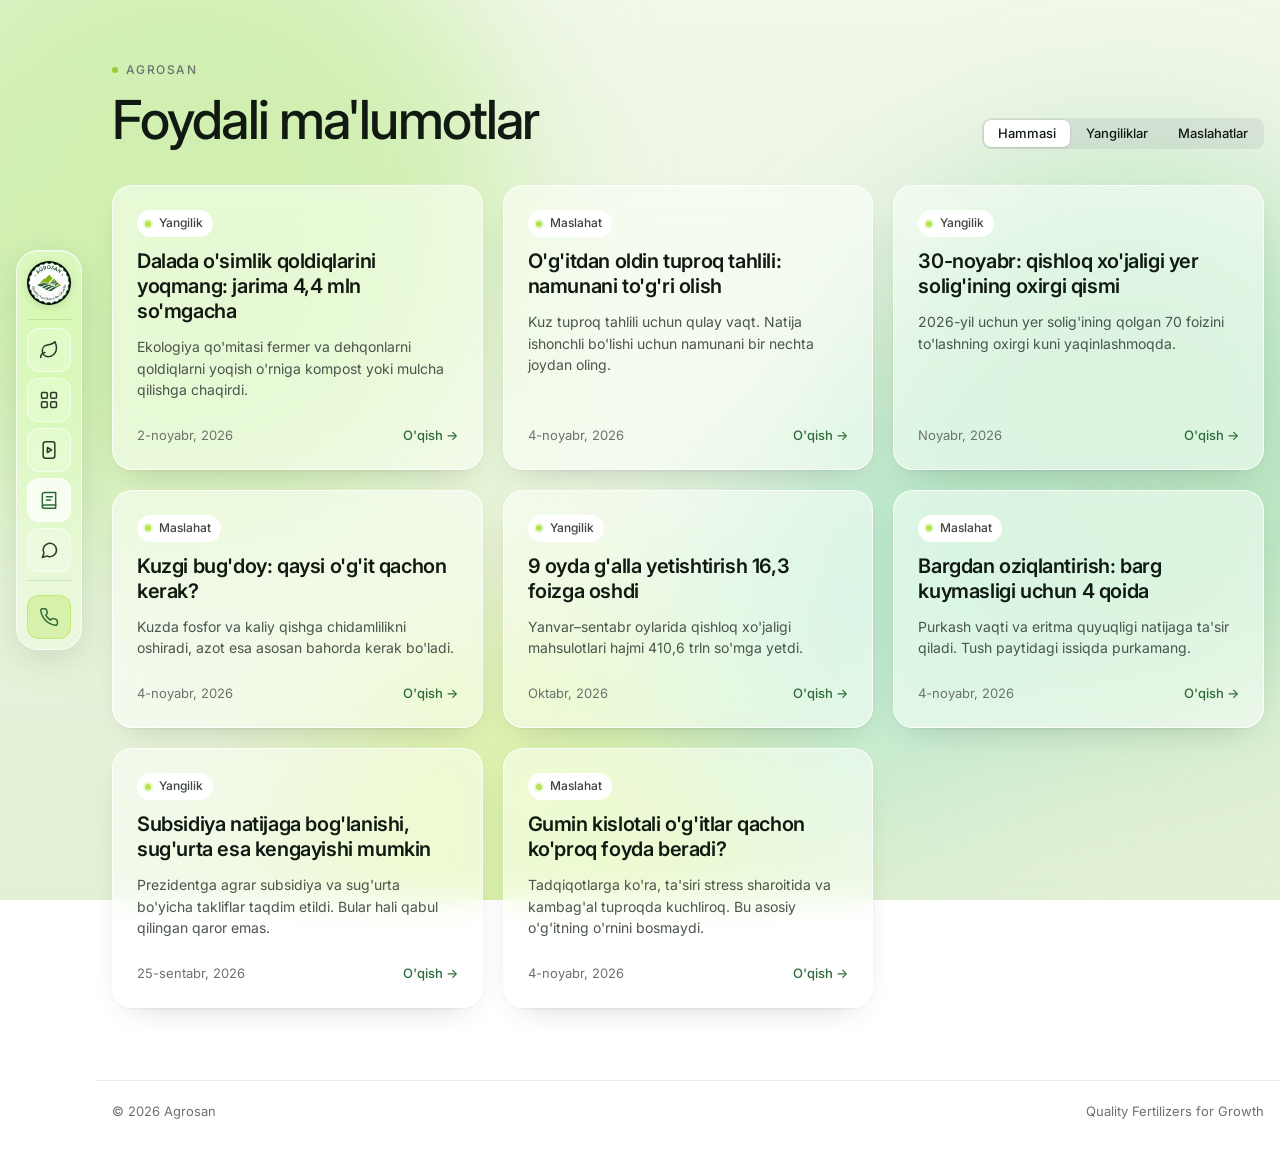
==== maqolalar.html @ 206997c6 "Foydali ma'lumotlar bo'limi va maqolalar sahifasi Co-Authored-By: Claude Opus 5.5 <noreply@anthropic" ====
<!doctype html>
<html lang="uz">
<head>
<meta charset="utf-8">
<meta name="viewport" content="width=device-width, initial-scale=1">
<title>Foydali ma'lumotlar — Agrosan</title>
<meta name="description" content="Agrar yangiliklar va fermerlar uchun foydali maslahatlar — Agrosan.">
<link rel="icon" href="rasmlar/logo.jpg">
<link rel="preconnect" href="https://fonts.googleapis.com">
<link href="https://fonts.googleapis.com/css2?family=Inter:wght@400;500;600;700&family=Playfair+Display:ital,wght@0,700;1,700&display=swap" rel="stylesheet">
<link rel="stylesheet" href="css/style.css">
</head>
<body>

<!-- Orqa fon: sekin suzib yuradigan yashil yorug'lik -->
<div class="bg-aurora" aria-hidden="true">
  <span></span><span></span><span></span><span></span>
</div>

<!-- Chap tomondagi panel (dock) -->
<aside class="dock">
  <a class="dock-logo" href="index.html" data-tip="Agrosan">
    <img src="rasmlar/logo.jpg" alt="Agrosan logosi">
  </a>
  <nav class="dock-nav">
    <a class="dock-item" href="index.html#biz-haqimizda" data-tip="Biz haqimizda" aria-label="Biz haqimizda">
      <svg viewBox="0 0 24 24"><path d="M11 20A7 7 0 0 1 9.8 6.1C15.5 5 17 4.5 19 2c1 2 2 4.2 2 8 0 5.5-4.8 10-10 10Z"/><path d="M2 21c0-3 1.9-5.4 5.1-6"/></svg>
    </a>
    <a class="dock-item" href="index.html#mahsulotlar" data-tip="Mahsulotlar" aria-label="Mahsulotlar">
      <svg viewBox="0 0 24 24"><rect x="3" y="3" width="7" height="7" rx="1.5"/><rect x="14" y="3" width="7" height="7" rx="1.5"/><rect x="3" y="14" width="7" height="7" rx="1.5"/><rect x="14" y="14" width="7" height="7" rx="1.5"/></svg>
    </a>
    <a class="dock-item" href="index.html#natijalar" data-tip="Daladan natijalar" aria-label="Daladan natijalar">
      <svg viewBox="0 0 24 24"><rect x="5" y="2" width="14" height="20" rx="3"/><path d="m10 9 5 3-5 3Z"/></svg>
    </a>
    <a class="dock-item on" href="maqolalar.html" data-tip="Foydali ma'lumotlar" aria-label="Foydali ma'lumotlar">
      <svg viewBox="0 0 24 24"><path d="M4 5.5A2.5 2.5 0 0 1 6.5 3H20v15H6.5A2.5 2.5 0 0 0 4 20.5Z"/><path d="M4 20.5A2.5 2.5 0 0 0 6.5 22H20v-4"/><path d="M9 8h7M9 12h5"/></svg>
    </a>
    <a class="dock-item" href="index.html#aloqa" data-tip="Aloqa" aria-label="Aloqa">
      <svg viewBox="0 0 24 24"><path d="M21 12a8 8 0 0 1-11.6 7.1L4 21l1.9-5.4A8 8 0 1 1 21 12Z"/></svg>
    </a>
  </nav>
  <a class="dock-item dock-call" href="tel:+998501003030" data-tip="Qo'ng'iroq qilish" aria-label="Qo'ng'iroq qilish">
    <svg viewBox="0 0 24 24"><path d="M22 16.9v3a2 2 0 0 1-2.2 2 19.8 19.8 0 0 1-8.6-3.1 19.5 19.5 0 0 1-6-6A19.8 19.8 0 0 1 2.1 4.2 2 2 0 0 1 4.1 2h3a2 2 0 0 1 2 1.7c.1.9.4 1.8.7 2.7a2 2 0 0 1-.5 2.1L8 9.8a16 16 0 0 0 6 6l1.3-1.3a2 2 0 0 1 2.1-.5c.9.3 1.8.6 2.7.7a2 2 0 0 1 1.7 2z"/></svg>
  </a>
</aside>

<main>
  <section class="articles-page">
    <div class="wrap" id="maqola-sahifa">
      <div class="section-head">
        <div>
          <span class="eyebrow">Agrosan</span>
          <h1 class="page-title">Foydali ma'lumotlar</h1>
        </div>
        <div class="segmented" id="maqola-filtr" role="tablist">
          <button class="on" data-f="all">Hammasi</button>
          <button data-f="yangilik">Yangiliklar</button>
          <button data-f="maslahat">Maslahatlar</button>
        </div>
      </div>
      <div class="posts" id="maqola-royxat"></div>
    </div>
  </section>
</main>

<footer>
  <div class="wrap foot">
    <span>© <span id="yil"></span> Agrosan</span>
    <span>Quality Fertilizers for Growth</span>
  </div>
</footer>

<script src="js/maqolalar.js"></script>
</body>
</html>
---- css/style.css ----
:root {
  --bg: #ecf5e3;
  --surface: #ffffff;
  --ink: #111a12;
  --muted: #6b736c;
  --line: rgba(0, 0, 0, 0.08);
  --lime: #b5e352;
  --lime-dark: #98cc35;
  --green: #2f6b3a;
  --green-dark: #23542c;
  --dark: #0f1f12;
  --radius: 20px;
  --font: "Inter", -apple-system, BlinkMacSystemFont, "Segoe UI", system-ui, sans-serif;
}
* { box-sizing: border-box; }
html { scroll-behavior: smooth; }
body {
  margin: 0;
  background: linear-gradient(180deg, #f1f8ea 0%, #e2f0d4 100%) fixed;
  color: var(--ink);
  font-family: var(--font);
  font-size: 15px;
  line-height: 1.55;
  -webkit-font-smoothing: antialiased;
}
main, footer { position: relative; z-index: 1; }

/* ---------- Orqa fon: sekin suzuvchi yashil yorug'lik ---------- */
.bg-aurora { position: fixed; inset: 0; z-index: 0; overflow: hidden; pointer-events: none; }
.bg-aurora span {
  position: absolute; border-radius: 50%;
  filter: blur(80px); opacity: 0.55;
  animation: drift 26s ease-in-out infinite alternate;
}
.bg-aurora span:nth-child(1) { width: 52vw; height: 52vw; left: -12vw; top: -10vw; background: #b8e986; }
.bg-aurora span:nth-child(2) { width: 44vw; height: 44vw; right: -10vw; top: 18vh; background: #8fd6a8; animation-duration: 32s; animation-delay: -8s; }
.bg-aurora span:nth-child(3) { width: 40vw; height: 40vw; left: 22vw; bottom: -16vw; background: #d4ef8a; animation-duration: 38s; animation-delay: -14s; }
.bg-aurora span:nth-child(4) { width: 30vw; height: 30vw; right: 18vw; bottom: 8vh; background: #a6e3c9; animation-duration: 29s; animation-delay: -20s; }
@keyframes drift {
  0%   { transform: translate(0, 0) scale(1); }
  50%  { transform: translate(6vw, 4vh) scale(1.08); }
  100% { transform: translate(-4vw, 8vh) scale(0.95); }
}
@media (prefers-reduced-motion: reduce) {
  .bg-aurora span { animation: none; }
}
img { max-width: 100%; display: block; }
a { color: inherit; text-decoration: none; }
.wrap { max-width: 1200px; margin: 0 auto; padding: 0 16px; }
section { padding: 72px 0; }
h1, h2, h3, h4 { margin: 0; letter-spacing: -0.02em; }

/* ---------- macOS uslubidagi tugmalar ---------- */
.btn {
  display: inline-flex; align-items: center; justify-content: center; gap: 6px;
  padding: 7px 14px;
  font: 500 14px/1.2 var(--font);
  color: var(--ink);
  border-radius: 8px;
  border: 0.5px solid rgba(0, 0, 0, 0.18);
  background: linear-gradient(180deg, #ffffff 0%, #f5f5f5 100%);
  box-shadow: 0 1px 1.5px rgba(0, 0, 0, 0.1), inset 0 0.5px 0 rgba(255, 255, 255, 0.9);
  cursor: pointer;
  white-space: nowrap;
  transition: filter .15s, transform .1s;
}
.btn:hover { filter: brightness(0.97); }
.btn:active { filter: brightness(0.92); transform: translateY(0.5px); }
.btn:focus-visible { outline: 3px solid rgba(152, 204, 53, 0.55); outline-offset: 1px; }

.btn-primary {
  color: #fff;
  border-color: rgba(0, 0, 0, 0.2);
  background: linear-gradient(180deg, #3d8a49 0%, var(--green) 100%);
  box-shadow: 0 1px 2px rgba(0, 0, 0, 0.18), inset 0 0.5px 0 rgba(255, 255, 255, 0.35);
}
.btn-lime {
  color: #10220f;
  border-color: rgba(0, 0, 0, 0.12);
  background: linear-gradient(180deg, #c3ec66 0%, var(--lime-dark) 100%);
  box-shadow: 0 1px 2px rgba(0, 0, 0, 0.15), inset 0 0.5px 0 rgba(255, 255, 255, 0.6);
}
.btn-glass {
  color: #fff;
  border-color: rgba(255, 255, 255, 0.28);
  background: rgba(255, 255, 255, 0.12);
  box-shadow: inset 0 0.5px 0 rgba(255, 255, 255, 0.3);
  backdrop-filter: blur(12px);
  -webkit-backdrop-filter: blur(12px);
}
.btn-small { padding: 5px 11px; font-size: 13px; border-radius: 7px; }
.btn-large { padding: 11px 20px; font-size: 16px; border-radius: 10px; }

/* macOS segmented control */
.segmented {
  display: inline-flex; flex-wrap: wrap; gap: 2px; padding: 2px;
  background: rgba(118, 118, 128, 0.12);
  border-radius: 9px;
}
.segmented button {
  font: 500 13px/1.2 var(--font); color: var(--ink);
  padding: 6px 14px; border: 0; border-radius: 7px;
  background: transparent; cursor: pointer;
  transition: background .15s, box-shadow .15s;
}
.segmented button:hover:not(.on) { background: rgba(0, 0, 0, 0.04); }
.segmented button.on {
  background: #fff;
  box-shadow: 0 1px 3px rgba(0, 0, 0, 0.12), 0 0 0 0.5px rgba(0, 0, 0, 0.06);
}
.segmented button:focus-visible { outline: 3px solid rgba(152, 204, 53, 0.55); }

/* ---------- Chap panel (dock) ---------- */
body { padding-left: 96px; }
.dock {
  position: fixed; z-index: 30;
  left: 16px; top: 50%; transform: translateY(-50%);
  display: flex; flex-direction: column; align-items: center; gap: 14px;
  padding: 10px;
  border-radius: 22px;
  background: rgba(255, 255, 255, 0.35);
  border: 0.5px solid rgba(255, 255, 255, 0.7);
  box-shadow: 0 10px 30px rgba(31, 77, 41, 0.12), inset 0 0.5px 0 rgba(255, 255, 255, 0.9);
  backdrop-filter: saturate(180%) blur(20px);
  -webkit-backdrop-filter: saturate(180%) blur(20px);
}
.dock-nav { display: flex; flex-direction: column; gap: 6px; padding: 8px 0; border-top: 0.5px solid rgba(17, 26, 18, 0.1); border-bottom: 0.5px solid rgba(17, 26, 18, 0.1); }
.dock-logo { display: block; flex: none; }
.dock-logo img { width: 44px; height: 44px; max-width: none; border-radius: 50%; box-shadow: 0 2px 8px rgba(0, 0, 0, 0.12); }
.dock-item {
  position: relative;
  display: grid; place-items: center;
  width: 44px; height: 44px; border-radius: 12px;
  color: #2b3a2d;
  background: rgba(255, 255, 255, 0.25);
  border: 0.5px solid rgba(255, 255, 255, 0.6);
  transition: background .2s, transform .2s, color .2s;
}
.dock-item svg { width: 20px; height: 20px; fill: none; stroke: currentColor; stroke-width: 1.8; stroke-linecap: round; stroke-linejoin: round; }
.dock-item:hover { background: rgba(255, 255, 255, 0.6); transform: scale(1.08); }
.dock-item.on { background: rgba(255, 255, 255, 0.75); color: var(--green); }
.dock-call { color: var(--green); background: rgba(181, 227, 82, 0.35); border-color: rgba(181, 227, 82, 0.6); }
.dock-call:hover { background: rgba(181, 227, 82, 0.6); }
.dock-item:focus-visible, .dock-logo:focus-visible { outline: 3px solid rgba(152, 204, 53, 0.55); outline-offset: 2px; }

/* Sichqoncha olib borganda chiqadigan yozuv */
.dock [data-tip] { position: relative; }
.dock [data-tip]::after {
  content: attr(data-tip);
  position: absolute; left: calc(100% + 14px); top: 50%;
  transform: translate(-4px, -50%);
  padding: 5px 10px; border-radius: 7px;
  font-size: 13px; font-weight: 500; white-space: nowrap;
  color: #fff; background: rgba(17, 26, 18, 0.82);
  backdrop-filter: blur(8px);
  opacity: 0; pointer-events: none;
  transition: opacity .15s, transform .15s;
}
.dock [data-tip]:hover::after { opacity: 1; transform: translate(0, -50%); }

/* ---------- Bosh qism ---------- */
.hero { padding: 20px 0 40px; }
.hero-card {
  display: grid;
  grid-template-columns: 1fr 0.85fr 1fr;
  grid-template-areas:
    "title title orbit"
    "left  photo right";
  column-gap: 40px; row-gap: 40px;
  padding: 52px 56px 56px;
  border-radius: var(--radius);
  position: relative; isolation: isolate;
  color: #fff;
  background: var(--dark);
  overflow: hidden;
}
/* Fon: mahsulotlar rasmi xiralashtirilgan, ustida to'q parda */
.hero-card::before,
.hero-card::after { content: ""; position: absolute; pointer-events: none; }
.hero-card::before {
  inset: -40px; z-index: -2;
  background: url("../rasmlar/photo_2026-10-24_19-23-34.jpg") center / cover no-repeat;
  filter: blur(4px) saturate(1.15);
}
.hero-card::after {
  inset: 0; z-index: -1;
  background: linear-gradient(160deg, rgba(10, 24, 12, 0.38) 0%, rgba(10, 24, 12, 0.48) 100%);
}
/* Sarlavha: chiroyli serif shrift, harflar ichi shaffof shisha */
.hero-h1 {
  grid-area: title; align-self: center;
  font-family: "Playfair Display", Georgia, serif;
  font-size: clamp(38px, 4.8vw, 68px);
  font-weight: 700; line-height: 1.05; letter-spacing: -0.01em;
  background: linear-gradient(180deg, rgba(255, 255, 255, 0.55) 0%, rgba(255, 255, 255, 0.15) 100%);
  -webkit-background-clip: text; background-clip: text;
  -webkit-text-fill-color: transparent; color: transparent;
  -webkit-text-stroke: 1.5px rgba(255, 255, 255, 0.95);
  filter: drop-shadow(0 4px 18px rgba(0, 0, 0, 0.35));
}
.hero-h1 em { font-style: italic; white-space: nowrap; }

/* Mahsulotlar aylanasi */
.orbit { grid-area: orbit; position: relative; width: 240px; height: 240px; justify-self: end; }
.ring {
  position: absolute; inset: 28px; border-radius: 50%;
  border: 1px dashed rgba(255, 255, 255, 0.2);
}
.orbit-center, .o, .spark { position: absolute; left: 50%; top: 50%; border-radius: 50%; }
.orbit-center { width: 64px; height: 64px; margin: -32px; box-shadow: 0 0 0 6px rgba(181, 227, 82, 0.2); }
.o {
  width: 54px; height: 54px; margin: -27px; object-fit: cover;
  border: 2px solid rgba(255, 255, 255, 0.9);
  transform: rotate(var(--a)) translate(92px) rotate(calc(-1 * var(--a)));
}
.o1 { --a: -90deg; } .o2 { --a: -30deg; } .o3 { --a: 30deg; }
.o4 { --a: 90deg; }  .o5 { --a: 150deg; } .o6 { --a: 210deg; }
.spark {
  width: 8px; height: 8px; margin: -4px; background: var(--lime);
  transform: rotate(var(--a)) translate(62px);
}
.s1 { --a: -60deg; } .s2 { --a: 60deg; } .s3 { --a: 120deg; } .s4 { --a: 240deg; }

/* Chap ustun: tugma va hosildorlik kartochkasi */
.hero-left { grid-area: left; display: flex; flex-direction: column; justify-content: space-between; align-items: flex-start; gap: 32px; }
.btn-pill { border-radius: 999px; padding: 11px 22px; font-size: 15px; }
.hero .btn-glass { background: rgba(181, 227, 82, 0.18); border-color: rgba(181, 227, 82, 0.55); }
.hero .btn-glass:hover { background: rgba(181, 227, 82, 0.3); filter: none; }
.stat-card {
  align-self: flex-end; width: 100%; max-width: 240px;
  padding: 16px 18px 18px; border-radius: 16px;
  color: #fff;
  background: rgba(181, 227, 82, 0.14);
  border: 0.5px solid rgba(181, 227, 82, 0.45);
  box-shadow: inset 0 0.5px 0 rgba(255, 255, 255, 0.35);
  backdrop-filter: blur(14px);
  -webkit-backdrop-filter: blur(14px);
}
.stat-card-head { display: flex; justify-content: space-between; font-size: 12px; font-weight: 500; opacity: 0.8; }
.stat-card b { display: block; margin: 6px 0 14px; font-size: 38px; font-weight: 600; letter-spacing: -0.03em; }
.bars { display: flex; align-items: flex-end; gap: 7px; height: 64px; }
.bars i { flex: 1; border-radius: 6px; background: linear-gradient(180deg, var(--lime) 0%, rgba(181, 227, 82, 0.35) 100%); }
.bars i:nth-child(1) { height: 38%; } .bars i:nth-child(2) { height: 52%; } .bars i:nth-child(3) { height: 46%; }
.bars i:nth-child(4) { height: 64%; } .bars i:nth-child(5) { height: 72%; } .bars i:nth-child(6) { height: 88%; }
.bars i:nth-child(7) { height: 100%; }

/* O'rtadagi rasm */
.hero-photo { grid-area: photo; width: 100%; aspect-ratio: 3 / 4; object-fit: cover; border-radius: 16px; }

/* O'ng ustun: matn va o'sish grafigi */
.hero-right { grid-area: right; display: flex; flex-direction: column; justify-content: flex-end; }
.chart-card {
  width: 100%; max-width: 250px;
  padding: 16px 18px 14px; border-radius: 16px;
  background: rgba(255, 255, 255, 0.08);
  border: 0.5px solid rgba(255, 255, 255, 0.18);
  backdrop-filter: blur(12px);
  -webkit-backdrop-filter: blur(12px);
}
.chart-card > span { font-size: 13px; font-weight: 500; }
.chart-card svg { display: block; width: 100%; height: 80px; margin: 12px 0 8px; }
.chart-x { display: flex; justify-content: space-between; font-size: 10px; opacity: 0.6; }

.dot {
  display: inline-block; flex: none;
  width: 8px; height: 8px; border-radius: 50%;
  background: var(--lime);
  box-shadow: 0 0 0 3px rgba(181, 227, 82, 0.3);
}

/* ---------- Bo'lim sarlavhalari ---------- */
.intro { display: grid; grid-template-columns: 1fr 2fr; gap: 24px; align-items: start; margin-bottom: 48px; }
.intro-label { padding-top: 12px; font-size: 14px; color: var(--muted); }
.intro h2, .section-head h2 {
  font-size: clamp(30px, 4.2vw, 54px);
  font-weight: 500; line-height: 1.08; letter-spacing: -0.035em;
}
.intro h2 { text-align: right; }
.eyebrow {
  display: inline-flex; align-items: center; gap: 8px; margin-bottom: 12px;
  font-size: 12px; font-weight: 500; letter-spacing: 0.12em; text-transform: uppercase; color: var(--muted);
}
.eyebrow::before { content: ""; width: 6px; height: 6px; border-radius: 50%; background: var(--lime-dark); }
.eyebrow.light { color: rgba(255, 255, 255, 0.7); }

/* ---------- Biz haqimizda ---------- */
.about-grid { display: grid; grid-template-columns: 1.15fr 1fr; gap: 56px; align-items: start; }
.about-text { margin: 0; font-size: 18px; line-height: 1.6; color: #3d453e; }
.stats { display: grid; grid-template-columns: repeat(3, 1fr); gap: 16px; }
.stat { border-top: 1px solid var(--ink); padding-top: 14px; }
.stat b { display: block; font-size: 44px; font-weight: 500; letter-spacing: -0.04em; line-height: 1; }
.stat span { display: block; margin-top: 8px; font-size: 13px; color: var(--muted); }

/* ---------- Mahsulotlar ---------- */
.products-section {
  background: rgba(255, 255, 255, 0.55);
  backdrop-filter: blur(24px);
  -webkit-backdrop-filter: blur(24px);
  border-radius: 32px 32px 0 0;
}
.section-head { display: flex; justify-content: space-between; align-items: flex-end; flex-wrap: wrap; gap: 20px; margin-bottom: 36px; }
.products { display: grid; grid-template-columns: repeat(3, 1fr); gap: 20px; }
.card {
  position: relative; isolation: isolate; overflow: hidden;
  display: flex; flex-direction: column;
  background: rgba(255, 255, 255, 0.5); border-radius: var(--radius);
  border: 0.5px solid rgba(255, 255, 255, 0.8);
  padding: 8px;
  transition: transform .25s, box-shadow .25s;
}
/* Kartochka foni: mahsulotning o'z rasmi, xira va shaffof (--img script.js da beriladi) */
.card::before,
.card::after { content: ""; position: absolute; pointer-events: none; }
.card::before {
  inset: -30px; z-index: -2;
  background: var(--img) center / cover no-repeat;
  filter: blur(22px) saturate(1.3) brightness(1.1);
  opacity: 0.85;
}
.card::after {
  inset: 0; z-index: -1;
  background: linear-gradient(180deg, rgba(255, 255, 255, 0.15) 0%, rgba(255, 255, 255, 0.55) 50%, rgba(255, 255, 255, 0.68) 100%);
}
.card:hover { transform: translateY(-3px); box-shadow: 0 18px 40px rgba(17, 26, 18, 0.08); }
.card[hidden] { display: none; }
.card .pic { aspect-ratio: 1 / 1; overflow: hidden; border-radius: 14px; background: #e7e8e3; }
.card .pic img { width: 100%; height: 100%; object-fit: cover; transition: transform .5s; }
.card:hover .pic img { transform: scale(1.03); }
.card .body { display: flex; flex-direction: column; gap: 10px; flex: 1; padding: 16px 12px 12px; }
.chip {
  align-self: flex-start; display: inline-flex; align-items: center; gap: 8px;
  font-size: 12px; font-weight: 500; color: #3d453e;
  background: var(--surface); padding: 4px 10px 4px 8px; border-radius: 999px;
}
.chip .dot { width: 6px; height: 6px; box-shadow: 0 0 0 2px rgba(181, 227, 82, 0.3); }
.card h3 { font-size: 20px; font-weight: 600; line-height: 1.2; }
.card p { margin: 0; font-size: 14.5px; color: #4a554c; }
.card ul { margin: 0; padding: 0; list-style: none; font-size: 14px; }
.card li { position: relative; padding-left: 16px; margin-top: 4px; }
.card li::before { content: ""; position: absolute; left: 0; top: 0.72em; width: 8px; height: 1.5px; background: var(--lime-dark); }
.card .for { font-size: 13px; color: var(--muted); padding-top: 10px; border-top: 1px solid var(--line); }
.card .for b { color: var(--ink); font-weight: 500; }
.card .btn-small { align-self: flex-start; margin-top: auto; }

/* ---------- Daladan natijalar ---------- */
.reels { display: grid; grid-template-columns: repeat(3, 1fr); gap: 20px; }
.reel {
  position: relative; display: block; aspect-ratio: 9 / 14; overflow: hidden;
  border-radius: var(--radius); background: var(--dark); color: #fff; text-decoration: none;
  box-shadow: 0 1px 2px rgba(15, 31, 18, 0.06), 0 12px 32px -16px rgba(15, 31, 18, 0.35);
}
.reel img { width: 100%; height: 100%; object-fit: cover; transition: transform 0.5s ease; }
.reel:hover img { transform: scale(1.04); }
.reel::after {
  content: ""; position: absolute; inset: 0;
  background: linear-gradient(180deg, transparent 50%, rgba(10, 24, 12, 0.85));
}
.reel .play {
  position: absolute; z-index: 1; top: 50%; left: 50%; transform: translate(-50%, -50%);
  width: 60px; height: 60px; border-radius: 50%; display: grid; place-items: center;
  background: rgba(255, 255, 255, 0.18); border: 1px solid rgba(255, 255, 255, 0.35);
  backdrop-filter: blur(12px) saturate(1.4); -webkit-backdrop-filter: blur(12px) saturate(1.4);
  transition: background 0.2s;
}
.reel:hover .play { background: rgba(181, 227, 82, 0.35); }
.reel .play svg { width: 22px; height: 22px; fill: #fff; margin-left: 3px; }
.reel-info { position: absolute; z-index: 1; left: 18px; right: 18px; bottom: 18px; display: flex; flex-direction: column; gap: 4px; }
.reel-tag {
  align-self: flex-start; margin-bottom: 6px; padding: 4px 10px; border-radius: 999px; font-size: 12px;
  background: rgba(255, 255, 255, 0.16); border: 0.5px solid rgba(255, 255, 255, 0.3);
  backdrop-filter: blur(10px); -webkit-backdrop-filter: blur(10px);
}
.reel-info b { font-size: 19px; font-weight: 600; letter-spacing: -0.01em; }
.reel-info small { font-size: 13px; color: rgba(255, 255, 255, 0.72); }

/* ---------- Foydali ma'lumotlar ---------- */
.posts { display: grid; grid-template-columns: repeat(3, 1fr); gap: 20px; }
.post {
  display: flex; flex-direction: column; align-items: flex-start; gap: 12px; padding: 24px;
  color: var(--ink); text-decoration: none; border-radius: var(--radius);
  background: rgba(255, 255, 255, 0.55); border: 0.5px solid rgba(255, 255, 255, 0.8);
  box-shadow: 0 1px 2px rgba(15, 31, 18, 0.05), 0 12px 32px -20px rgba(15, 31, 18, 0.3);
  backdrop-filter: blur(16px) saturate(1.3); -webkit-backdrop-filter: blur(16px) saturate(1.3);
  transition: transform 0.2s, background 0.2s;
}
.post[hidden] { display: none; }
.post:hover { transform: translateY(-3px); background: rgba(255, 255, 255, 0.75); }
.post:focus-visible { outline: 3px solid rgba(152, 204, 53, 0.55); outline-offset: 2px; }
.post h3 { font-size: 20px; font-weight: 600; line-height: 1.25; }
.post p { margin: 0; font-size: 14px; color: #4a554c; }
.post-foot { width: 100%; margin-top: auto; padding-top: 12px; display: flex; justify-content: space-between; gap: 12px; font-size: 13px; color: var(--muted); }
.post-more { color: var(--green); font-weight: 500; }

.articles-page { padding-top: 56px; }
.page-title { font-size: clamp(30px, 4.2vw, 54px); font-weight: 500; line-height: 1.08; letter-spacing: -0.035em; }
.article-back { display: block; max-width: 760px; margin: 0 auto 20px; font-size: 14px; color: var(--green); text-decoration: none; }
.article-back:hover { text-decoration: underline; }
.article {
  max-width: 760px; margin: 0 auto; padding: 40px; border-radius: var(--radius);
  background: rgba(255, 255, 255, 0.62); border: 0.5px solid rgba(255, 255, 255, 0.8);
  backdrop-filter: blur(16px) saturate(1.3); -webkit-backdrop-filter: blur(16px) saturate(1.3);
}
.article-meta { display: flex; align-items: center; gap: 12px; margin-bottom: 16px; font-size: 13px; color: var(--muted); }
.article h1 { font-size: clamp(26px, 3.4vw, 40px); font-weight: 500; line-height: 1.12; letter-spacing: -0.03em; }
.article p, .article li { font-size: 16px; line-height: 1.65; color: #2c352e; }
.article p { margin: 0 0 14px; }
.article .article-lead { margin: 14px 0 24px; font-size: 18px; color: var(--muted); }
.article ul { margin: 0 0 18px; padding-left: 20px; }
.article li { margin-bottom: 8px; }
.article li::marker { color: var(--lime-dark); }
.article .article-note { margin-top: 20px; padding: 12px 14px; font-size: 14px; border-radius: 10px; background: rgba(181, 227, 82, 0.2); }
.article-sources { margin: 24px 0; padding-top: 18px; border-top: 1px solid var(--line); }
.article-sources h2 { margin-bottom: 8px; font-size: 14px; font-weight: 600; letter-spacing: 0; }
.article-sources li { margin-bottom: 4px; font-size: 14px; }
.article-sources a { color: var(--green); overflow-wrap: anywhere; }

/* ---------- Nega Agrosan ---------- */
.why { display: grid; grid-template-columns: repeat(4, 1fr); gap: 24px; }
.why div { border-top: 1px solid var(--ink); padding-top: 16px; }
.why .num { font-size: 13px; color: var(--muted); }
.why h4 { margin: 28px 0 6px; font-size: 19px; font-weight: 600; }
.why p { margin: 0; font-size: 14px; color: var(--muted); }

/* ---------- Aloqa ---------- */
.contact {
  display: grid; grid-template-columns: 1fr 1.1fr;
  background: var(--dark); color: #fff;
  border-radius: var(--radius); overflow: hidden;
}
.contact-img { width: 100%; height: 100%; min-height: 360px; object-fit: cover; }
.contact-body { padding: 48px; display: flex; flex-direction: column; justify-content: center; }
.contact h2 {
  font-size: clamp(32px, 4.2vw, 54px); font-weight: 500; line-height: 1.05;
  letter-spacing: -0.035em;
}
.contact p { margin: 18px 0 28px; max-width: 420px; color: rgba(255, 255, 255, 0.7); }
.contact-actions { display: flex; flex-wrap: wrap; gap: 10px; }

/* ---------- Pastki qism ---------- */
footer { padding: 0 0 32px; }
.foot { display: flex; justify-content: space-between; gap: 16px; padding-top: 20px; border-top: 0.5px solid var(--line); font-size: 13px; color: var(--muted); }

/* ---------- Moslashuvchanlik ---------- */
@media (max-width: 960px) {
  .products { grid-template-columns: repeat(2, 1fr); }
  .posts { grid-template-columns: repeat(2, 1fr); }
  .why { grid-template-columns: repeat(2, 1fr); }
  .about-grid { grid-template-columns: 1fr; gap: 36px; }
  .contact { grid-template-columns: 1fr; }
  .contact-img { min-height: 0; height: 280px; }
  .hero-card {
    grid-template-columns: 1fr 1fr;
    grid-template-areas:
      "title title"
      "orbit photo"
      "left  right";
    padding: 40px 32px;
  }
  .orbit { justify-self: center; align-self: center; }
  .intro { grid-template-columns: 1fr; gap: 8px; }
  .intro h2 { text-align: left; }
}
@media (max-width: 640px) {
  section { padding: 56px 0; }
  .hero { padding-top: 12px; }

  /* Telefonda panel pastga, gorizontal bo'ladi */
  body { padding-left: 0; padding-bottom: 84px; }
  .dock {
    left: 50%; top: auto; bottom: 12px; transform: translateX(-50%);
    flex-direction: row; gap: 6px; padding: 6px;
  }
  .dock-nav { flex-direction: row; gap: 4px; padding: 0 6px; border: 0; border-left: 0.5px solid rgba(17, 26, 18, 0.1); border-right: 0.5px solid rgba(17, 26, 18, 0.1); }
  .dock-logo img { width: 36px; height: 36px; }
  .dock-item { width: 38px; height: 38px; }
  .dock [data-tip]::after { display: none; }
  .hero-card {
    grid-template-columns: 1fr;
    grid-template-areas: "title" "orbit" "left" "photo" "right";
    row-gap: 28px;
    padding: 32px 20px 24px;
  }
  .stat-card, .chart-card { max-width: none; align-self: stretch; }
  .hero-h1 em { white-space: normal; }
  .intro { margin-bottom: 28px; }
  .products, .why, .stats { grid-template-columns: 1fr; }
  .posts { grid-template-columns: 1fr; }
  .articles-page { padding-top: 32px; }
  .article { padding: 24px 18px; }
  /* Telefonda videolar yonma-yon suriladi */
  .reels {
    display: flex; gap: 12px; overflow-x: auto; scroll-snap-type: x mandatory;
    margin: 0 -16px; padding: 0 16px 4px; scrollbar-width: none;
  }
  .reels::-webkit-scrollbar { display: none; }
  .reel { flex: 0 0 72%; scroll-snap-align: center; }
  .stats { gap: 20px; }
  .products-section { border-radius: 24px 24px 0 0; }
  .contact-body { padding: 28px 20px 32px; }
  .foot { flex-direction: column; gap: 4px; }
}
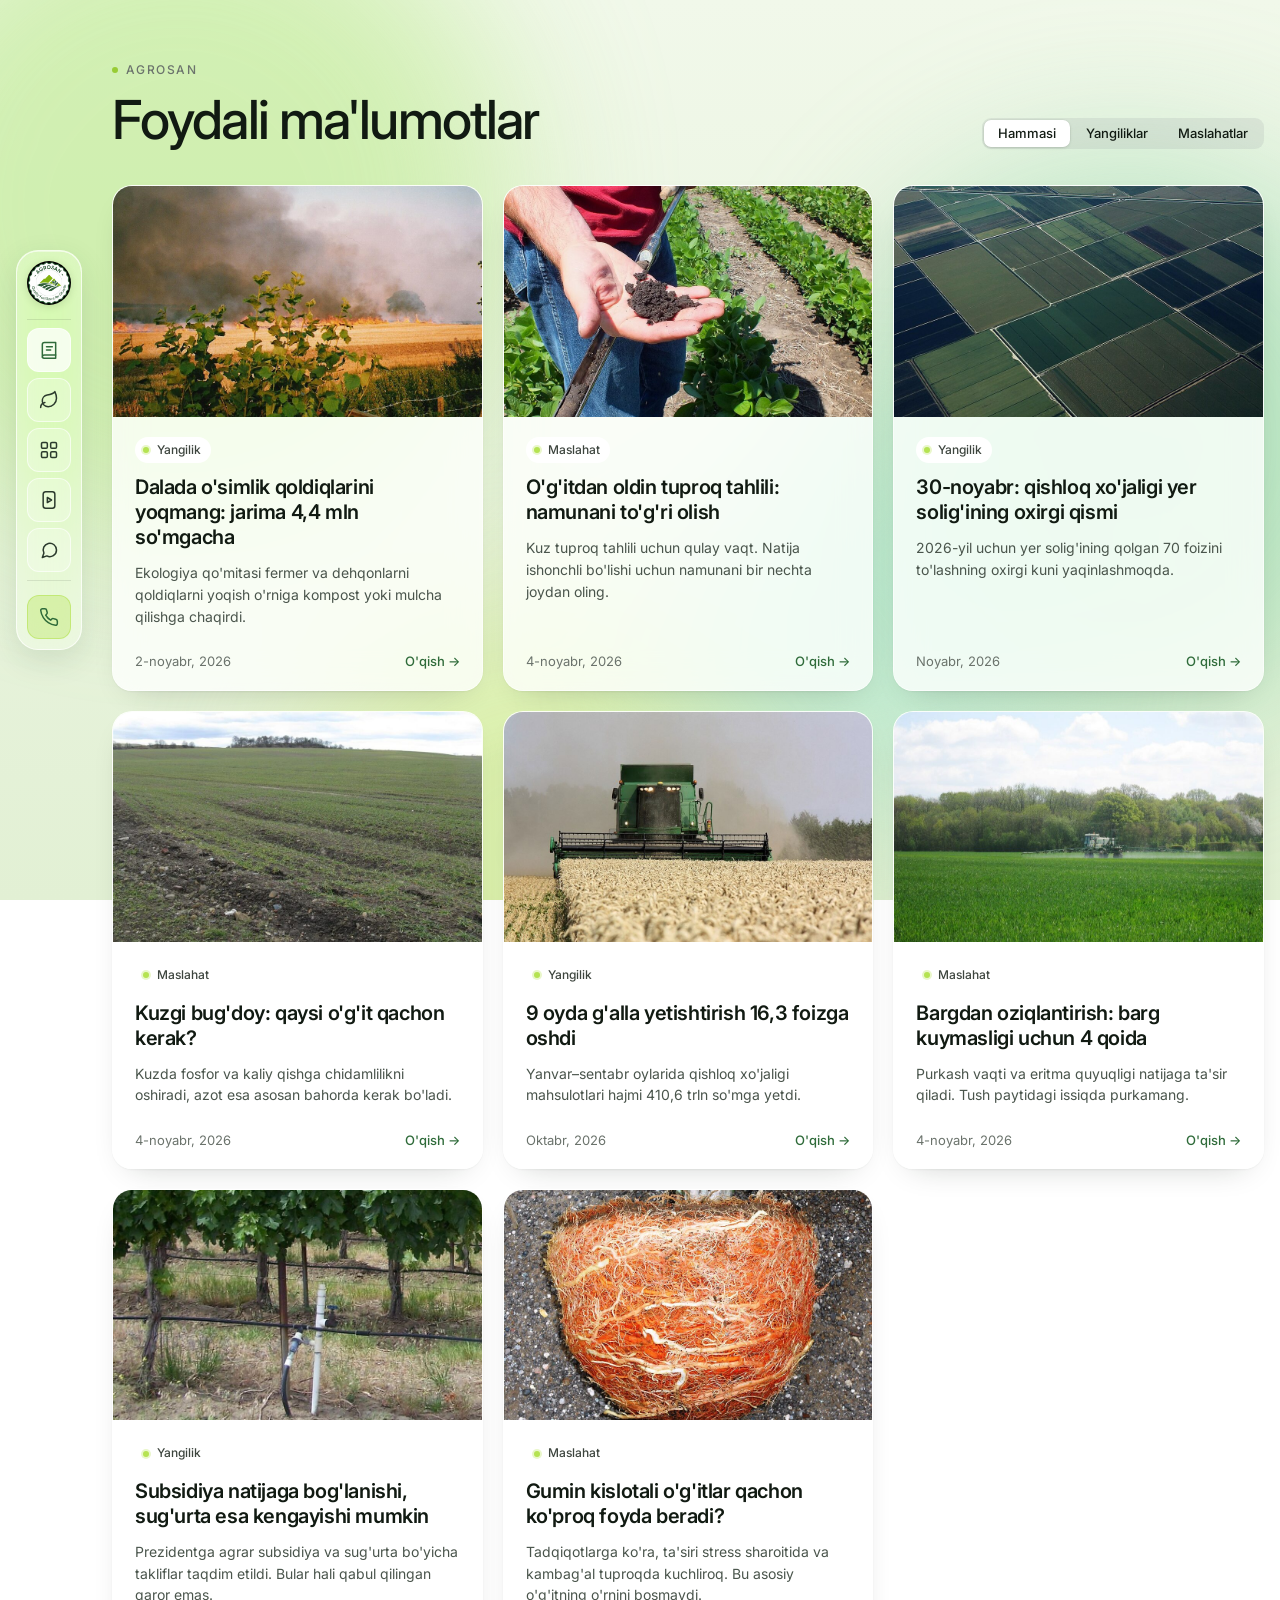
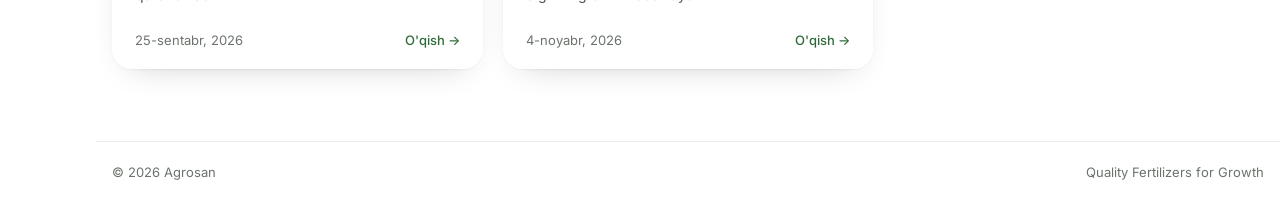
==== commit bb989e0a: "Maqolalarga mavzuga mos rasmlar; bo'lim hero'dan keyinga ko'chdi Co-Authored-By: Claude Opus 5.5 <no" ====
--- a/maqolalar.html
+++ b/maqolalar.html
@@ -23,6 +23,9 @@
     <img src="rasmlar/logo.jpg" alt="Agrosan logosi">
   </a>
   <nav class="dock-nav">
+    <a class="dock-item on" href="maqolalar.html" data-tip="Foydali ma'lumotlar" aria-label="Foydali ma'lumotlar">
+      <svg viewBox="0 0 24 24"><path d="M4 5.5A2.5 2.5 0 0 1 6.5 3H20v15H6.5A2.5 2.5 0 0 0 4 20.5Z"/><path d="M4 20.5A2.5 2.5 0 0 0 6.5 22H20v-4"/><path d="M9 8h7M9 12h5"/></svg>
+    </a>
     <a class="dock-item" href="index.html#biz-haqimizda" data-tip="Biz haqimizda" aria-label="Biz haqimizda">
       <svg viewBox="0 0 24 24"><path d="M11 20A7 7 0 0 1 9.8 6.1C15.5 5 17 4.5 19 2c1 2 2 4.2 2 8 0 5.5-4.8 10-10 10Z"/><path d="M2 21c0-3 1.9-5.4 5.1-6"/></svg>
     </a>
@@ -31,9 +34,6 @@
     </a>
     <a class="dock-item" href="index.html#natijalar" data-tip="Daladan natijalar" aria-label="Daladan natijalar">
       <svg viewBox="0 0 24 24"><rect x="5" y="2" width="14" height="20" rx="3"/><path d="m10 9 5 3-5 3Z"/></svg>
-    </a>
-    <a class="dock-item on" href="maqolalar.html" data-tip="Foydali ma'lumotlar" aria-label="Foydali ma'lumotlar">
-      <svg viewBox="0 0 24 24"><path d="M4 5.5A2.5 2.5 0 0 1 6.5 3H20v15H6.5A2.5 2.5 0 0 0 4 20.5Z"/><path d="M4 20.5A2.5 2.5 0 0 0 6.5 22H20v-4"/><path d="M9 8h7M9 12h5"/></svg>
     </a>
     <a class="dock-item" href="index.html#aloqa" data-tip="Aloqa" aria-label="Aloqa">
       <svg viewBox="0 0 24 24"><path d="M21 12a8 8 0 0 1-11.6 7.1L4 21l1.9-5.4A8 8 0 1 1 21 12Z"/></svg>
--- a/css/style.css
+++ b/css/style.css
@@ -376,7 +376,7 @@
 /* ---------- Foydali ma'lumotlar ---------- */
 .posts { display: grid; grid-template-columns: repeat(3, 1fr); gap: 20px; }
 .post {
-  display: flex; flex-direction: column; align-items: flex-start; gap: 12px; padding: 24px;
+  display: flex; flex-direction: column; overflow: hidden;
   color: var(--ink); text-decoration: none; border-radius: var(--radius);
   background: rgba(255, 255, 255, 0.55); border: 0.5px solid rgba(255, 255, 255, 0.8);
   box-shadow: 0 1px 2px rgba(15, 31, 18, 0.05), 0 12px 32px -20px rgba(15, 31, 18, 0.3);
@@ -384,6 +384,9 @@
   transition: transform 0.2s, background 0.2s;
 }
 .post[hidden] { display: none; }
+.post-pic { width: 100%; aspect-ratio: 16 / 10; object-fit: cover; transition: transform 0.5s; }
+.post:hover .post-pic { transform: scale(1.03); }
+.post-body { position: relative; flex: 1; display: flex; flex-direction: column; align-items: flex-start; gap: 12px; padding: 20px 22px 18px; background: inherit; }
 .post:hover { transform: translateY(-3px); background: rgba(255, 255, 255, 0.75); }
 .post:focus-visible { outline: 3px solid rgba(152, 204, 53, 0.55); outline-offset: 2px; }
 .post h3 { font-size: 20px; font-weight: 600; line-height: 1.25; }
@@ -400,6 +403,7 @@
   background: rgba(255, 255, 255, 0.62); border: 0.5px solid rgba(255, 255, 255, 0.8);
   backdrop-filter: blur(16px) saturate(1.3); -webkit-backdrop-filter: blur(16px) saturate(1.3);
 }
+.article-pic { display: block; width: calc(100% + 80px); max-width: none; margin: -40px -40px 24px; aspect-ratio: 16 / 10; object-fit: cover; border-radius: var(--radius) var(--radius) 0 0; }
 .article-meta { display: flex; align-items: center; gap: 12px; margin-bottom: 16px; font-size: 13px; color: var(--muted); }
 .article h1 { font-size: clamp(26px, 3.4vw, 40px); font-weight: 500; line-height: 1.12; letter-spacing: -0.03em; }
 .article p, .article li { font-size: 16px; line-height: 1.65; color: #2c352e; }
@@ -412,6 +416,7 @@
 .article-sources { margin: 24px 0; padding-top: 18px; border-top: 1px solid var(--line); }
 .article-sources h2 { margin-bottom: 8px; font-size: 14px; font-weight: 600; letter-spacing: 0; }
 .article-sources li { margin-bottom: 4px; font-size: 14px; }
+.article .article-credit { margin: 10px 0 0; font-size: 12px; color: var(--muted); }
 .article-sources a { color: var(--green); overflow-wrap: anywhere; }
 
 /* ---------- Nega Agrosan ---------- */
@@ -487,6 +492,7 @@
   .posts { grid-template-columns: 1fr; }
   .articles-page { padding-top: 32px; }
   .article { padding: 24px 18px; }
+  .article-pic { width: calc(100% + 36px); margin: -24px -18px 20px; }
   /* Telefonda videolar yonma-yon suriladi */
   .reels {
     display: flex; gap: 12px; overflow-x: auto; scroll-snap-type: x mandatory;
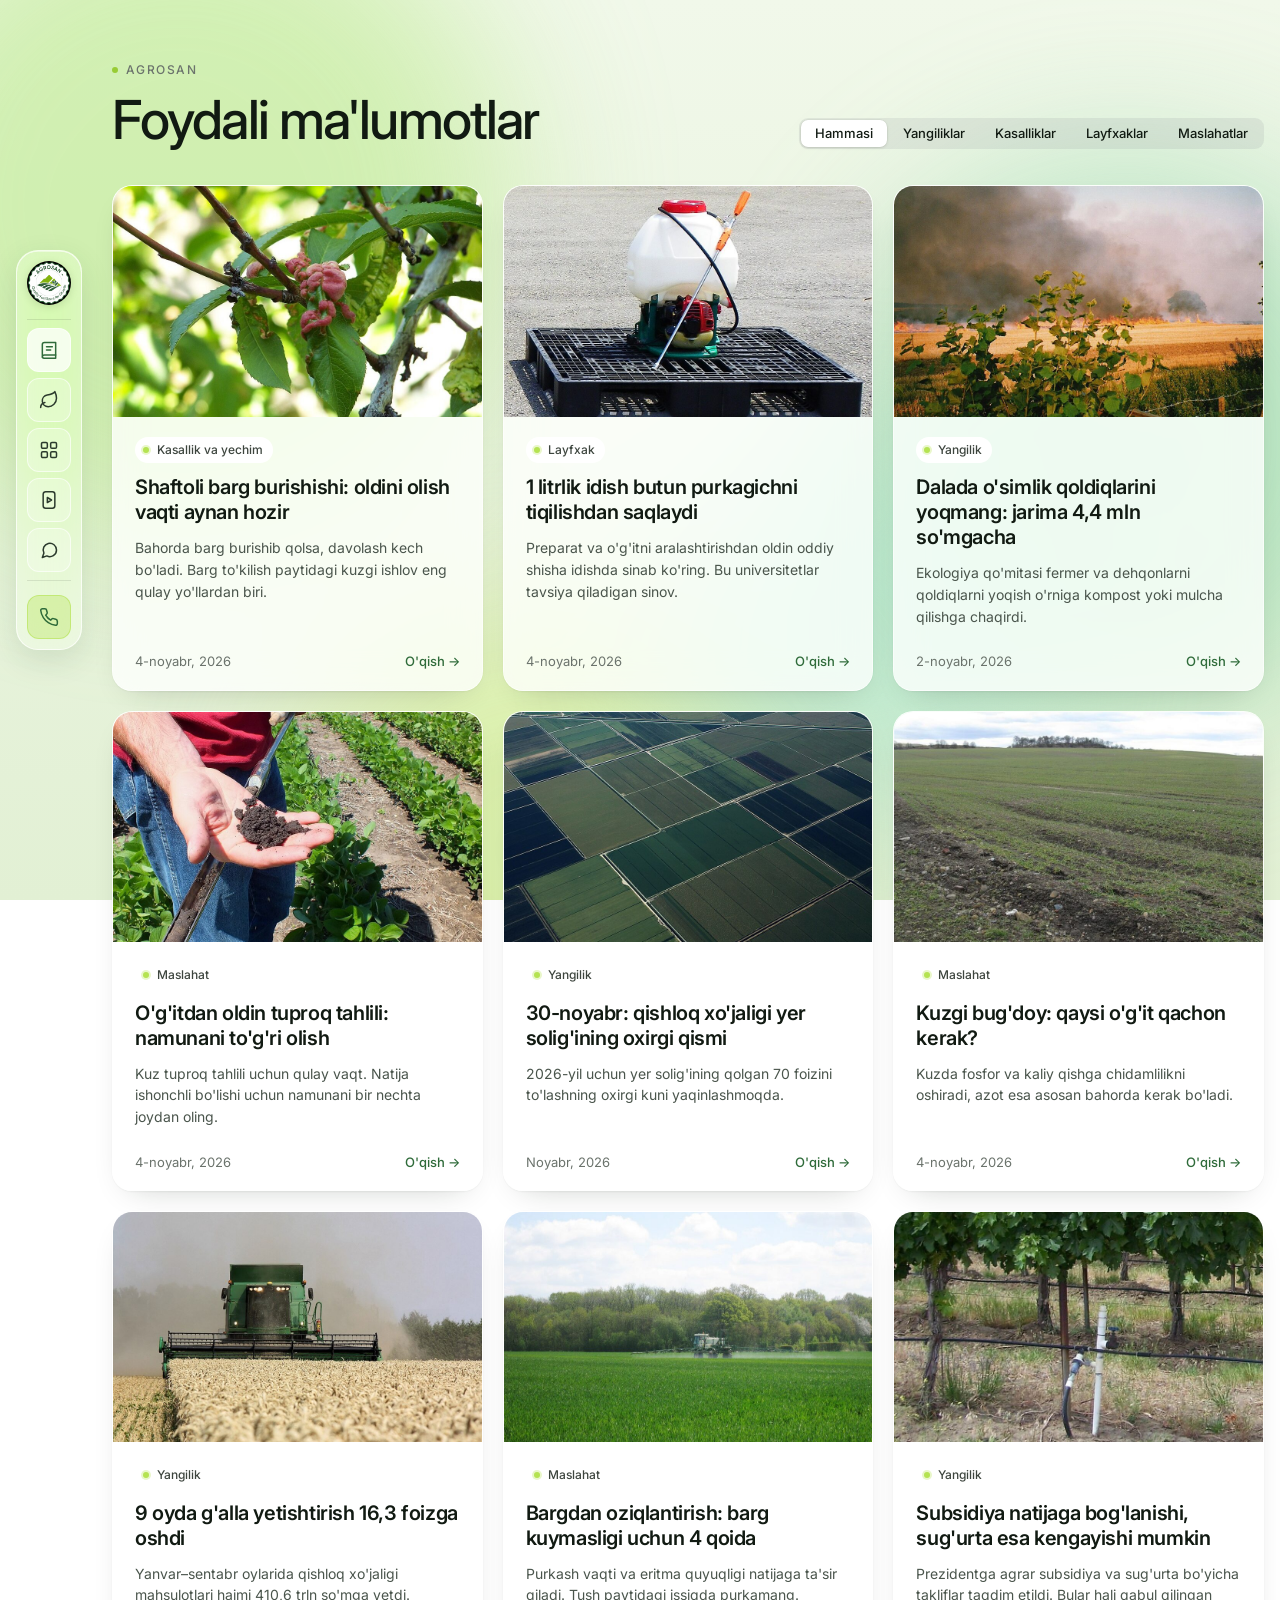
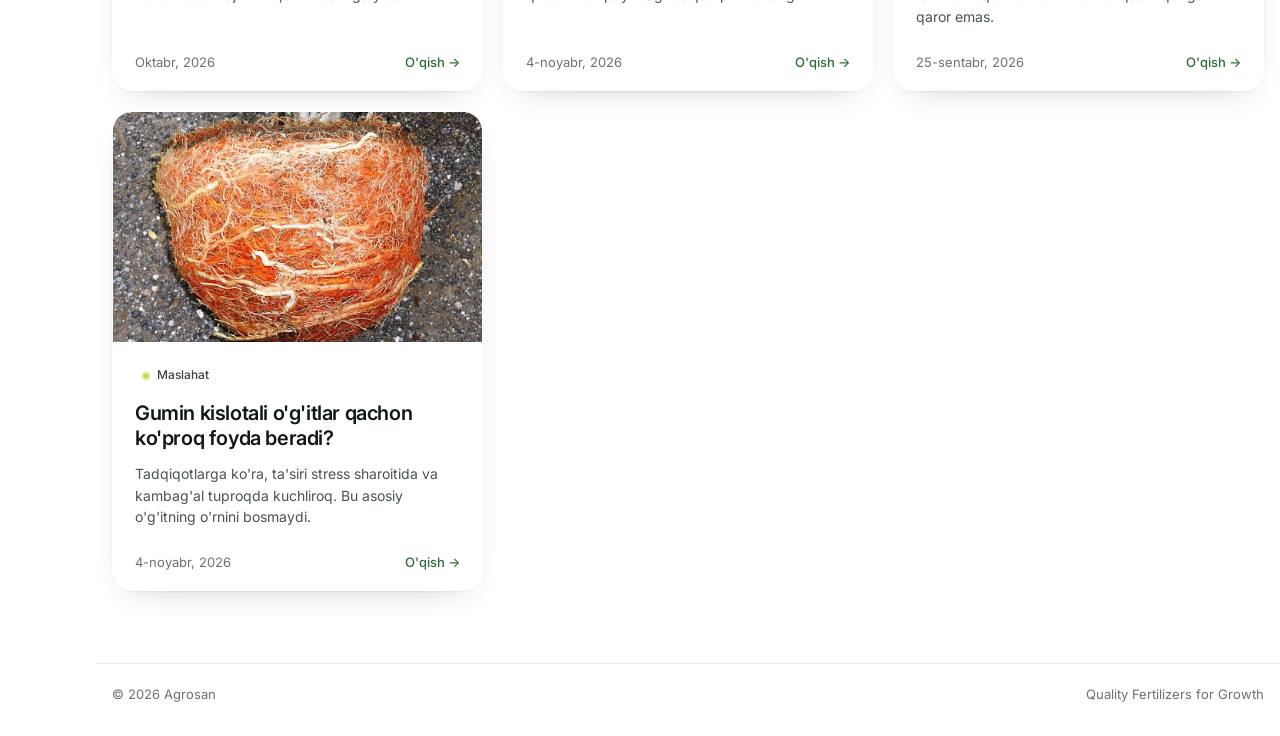
==== commit 59055e66: "Kasallik va layfxak maqolalari, story vositalari Co-Authored-By: Claude Opus 5.5 <noreply@anthropic." ====
--- a/maqolalar.html
+++ b/maqolalar.html
@@ -55,6 +55,8 @@
         <div class="segmented" id="maqola-filtr" role="tablist">
           <button class="on" data-f="all">Hammasi</button>
           <button data-f="yangilik">Yangiliklar</button>
+          <button data-f="kasallik">Kasalliklar</button>
+          <button data-f="layfxak">Layfxaklar</button>
           <button data-f="maslahat">Maslahatlar</button>
         </div>
       </div>
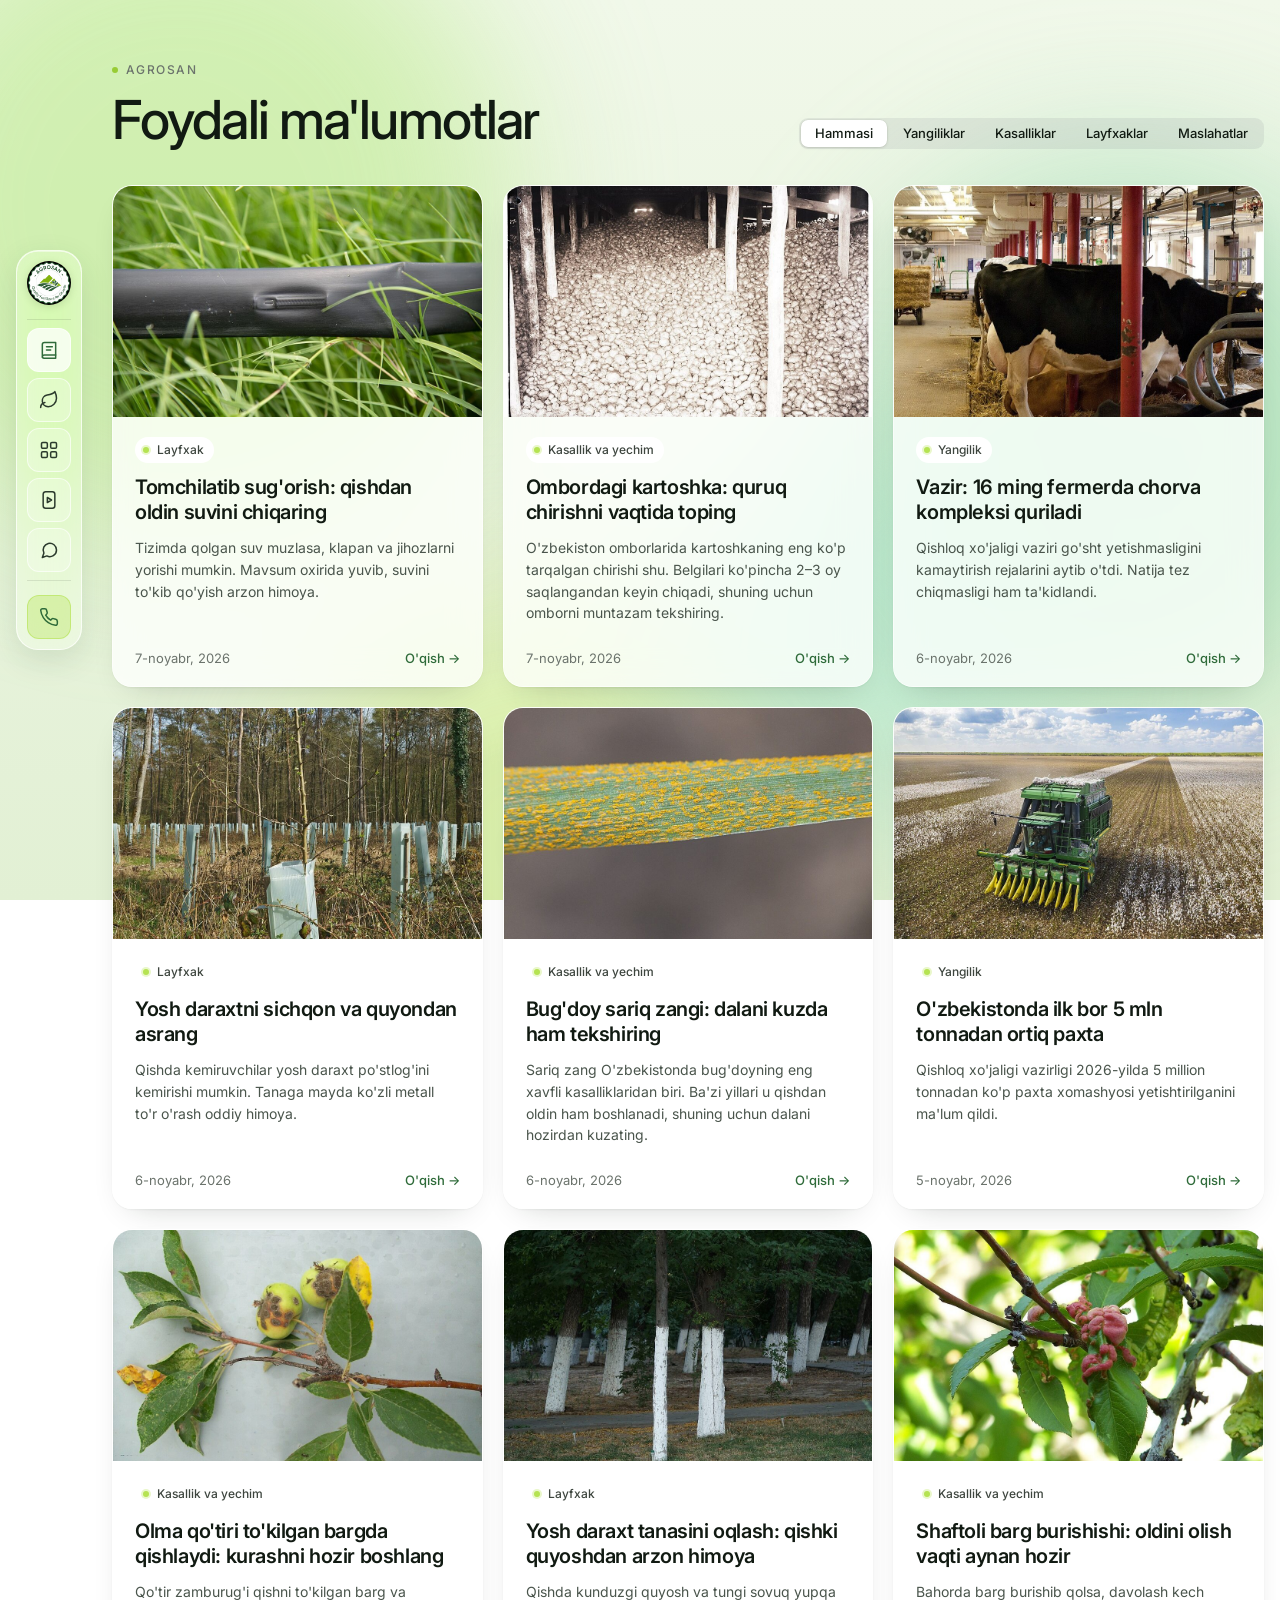
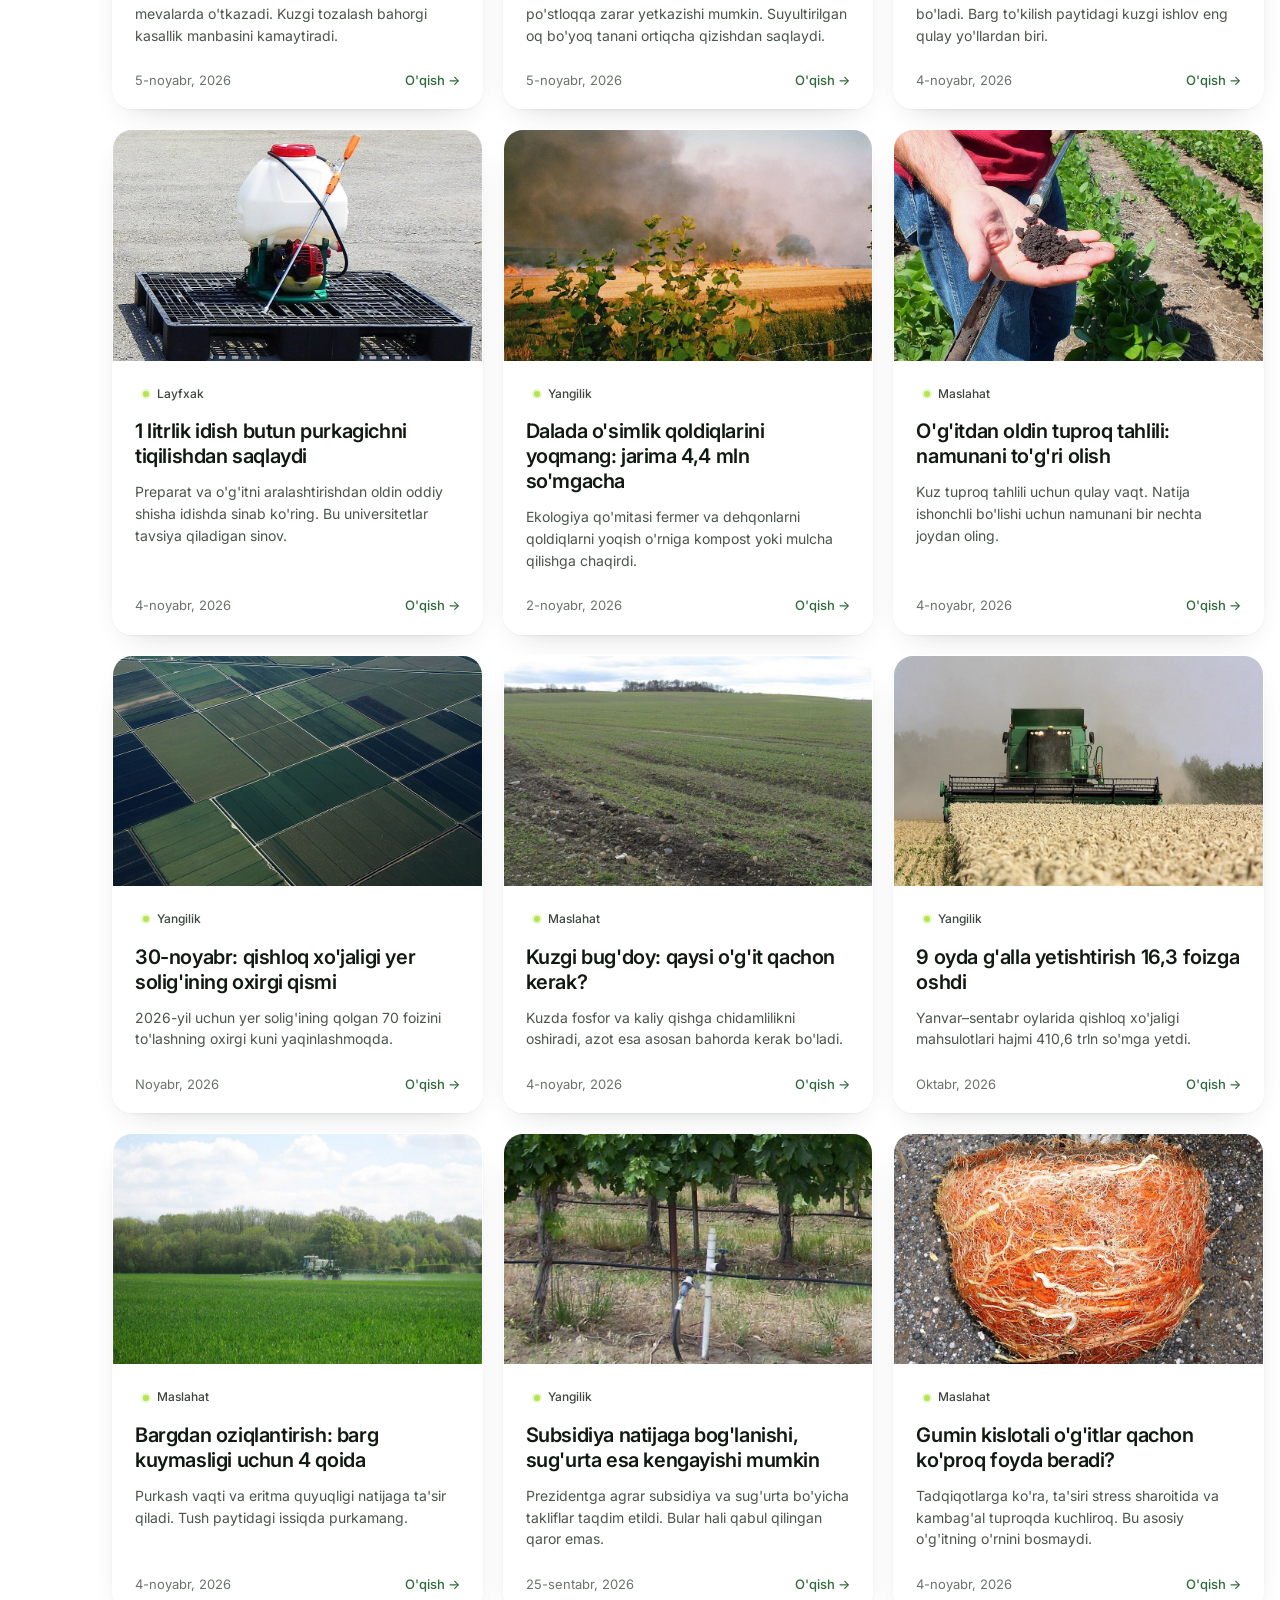
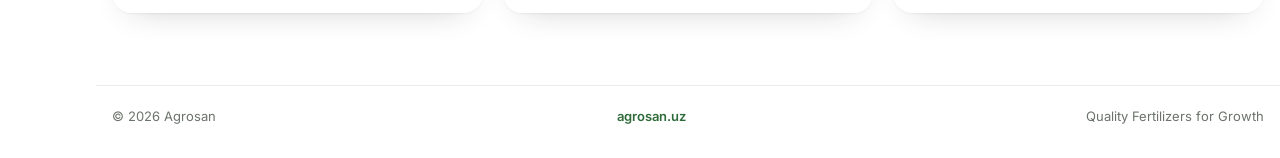
==== commit 888bd88b: "8 ta yangi maqola, avtomatik chiqarish skripti, footer'da agrosan.uz Co-Authored-By: Claude Opus 5.5" ====
--- a/maqolalar.html
+++ b/maqolalar.html
@@ -5,10 +5,12 @@
 <meta name="viewport" content="width=device-width, initial-scale=1">
 <title>Foydali ma'lumotlar — Agrosan</title>
 <meta name="description" content="Agrar yangiliklar va fermerlar uchun foydali maslahatlar — Agrosan.">
+<script src="js/yonaltirish.js?v=1"></script>
+<link rel="canonical" href="https://agrosan.uz/maqolalar.html">
 <link rel="icon" href="rasmlar/logo.jpg">
 <link rel="preconnect" href="https://fonts.googleapis.com">
-<link href="https://fonts.googleapis.com/css2?family=Inter:wght@400;500;600;700&family=Playfair+Display:ital,wght@0,700;1,700&display=swap" rel="stylesheet">
-<link rel="stylesheet" href="css/style.css">
+<link href="https://fonts.googleapis.com/css2?family=Inter:wght@400;500;600;700&display=swap" rel="stylesheet">
+<link rel="stylesheet" href="css/style.css?v=4">
 </head>
 <body>
 
@@ -68,10 +70,11 @@
 <footer>
   <div class="wrap foot">
     <span>© <span id="yil"></span> Agrosan</span>
+    <a class="foot-site" href="https://agrosan.uz">agrosan.uz</a>
     <span>Quality Fertilizers for Growth</span>
   </div>
 </footer>
 
-<script src="js/maqolalar.js"></script>
+<script src="js/maqolalar.js?v=4"></script>
 </body>
 </html>
--- a/css/style.css
+++ b/css/style.css
@@ -178,7 +178,7 @@
 .hero-card::before,
 .hero-card::after { content: ""; position: absolute; pointer-events: none; }
 .hero-card::before {
-  inset: -40px; z-index: -2;
+  inset: -10px -40px -70px; z-index: -3;
   background: url("../rasmlar/photo_2026-10-24_19-23-34.jpg") center / cover no-repeat;
   filter: blur(4px) saturate(1.15);
 }
@@ -186,22 +186,23 @@
   inset: 0; z-index: -1;
   background: linear-gradient(160deg, rgba(10, 24, 12, 0.38) 0%, rgba(10, 24, 12, 0.48) 100%);
 }
-/* Sarlavha: chiroyli serif shrift, harflar ichi shaffof shisha */
+/* Fondagi emblema: faqat shu joyda rasm xiralashmagan (niqob fon rasmi bilan bir xil o'lchamda) */
+.hero-emblem {
+  position: absolute; inset: -10px -40px -70px; z-index: -2; pointer-events: none;
+  background: url("../rasmlar/photo_2026-10-24_19-23-34.jpg") center / cover no-repeat;
+  filter: saturate(1.15);
+  -webkit-mask: url("../rasmlar/hero-emblem-mask.png") center / cover no-repeat;
+  mask: url("../rasmlar/hero-emblem-mask.png") center / cover no-repeat;
+}
+/* Sarlavha ko'rinmaydi, lekin qidiruv va ekran o'quvchilar uchun qoladi */
 .hero-h1 {
-  grid-area: title; align-self: center;
-  font-family: "Playfair Display", Georgia, serif;
-  font-size: clamp(38px, 4.8vw, 68px);
-  font-weight: 700; line-height: 1.05; letter-spacing: -0.01em;
-  background: linear-gradient(180deg, rgba(255, 255, 255, 0.55) 0%, rgba(255, 255, 255, 0.15) 100%);
-  -webkit-background-clip: text; background-clip: text;
-  -webkit-text-fill-color: transparent; color: transparent;
-  -webkit-text-stroke: 1.5px rgba(255, 255, 255, 0.95);
-  filter: drop-shadow(0 4px 18px rgba(0, 0, 0, 0.35));
-}
-.hero-h1 em { font-style: italic; white-space: nowrap; }
-
-/* Mahsulotlar aylanasi */
+  position: absolute; width: 1px; height: 1px; margin: -1px; padding: 0;
+  overflow: hidden; clip-path: inset(50%); white-space: nowrap; border: 0;
+}
+
+/* Mahsulotlar aylanasi: sekin aylanadi, rasmlar doim to'g'ri turadi */
 .orbit { grid-area: orbit; position: relative; width: 240px; height: 240px; justify-self: end; }
+.orbit-spin { position: absolute; inset: 0; animation: orbit-aylanish 45s linear infinite; }
 .ring {
   position: absolute; inset: 28px; border-radius: 50%;
   border: 1px dashed rgba(255, 255, 255, 0.2);
@@ -211,7 +212,8 @@
 .o {
   width: 54px; height: 54px; margin: -27px; object-fit: cover;
   border: 2px solid rgba(255, 255, 255, 0.9);
-  transform: rotate(var(--a)) translate(92px) rotate(calc(-1 * var(--a)));
+  transform: rotate(var(--a)) translate(92px) rotate(calc(-1 * var(--a))) rotate(0deg);
+  animation: orbit-qarshi 45s linear infinite;
 }
 .o1 { --a: -90deg; } .o2 { --a: -30deg; } .o3 { --a: 30deg; }
 .o4 { --a: 90deg; }  .o5 { --a: 150deg; } .o6 { --a: 210deg; }
@@ -220,6 +222,11 @@
   transform: rotate(var(--a)) translate(62px);
 }
 .s1 { --a: -60deg; } .s2 { --a: 60deg; } .s3 { --a: 120deg; } .s4 { --a: 240deg; }
+.orbit:hover .orbit-spin, .orbit:hover .o { animation-play-state: paused; }
+@keyframes orbit-aylanish { to { transform: rotate(360deg); } }
+@keyframes orbit-qarshi {
+  to { transform: rotate(var(--a)) translate(92px) rotate(calc(-1 * var(--a))) rotate(-360deg); }
+}
 
 /* Chap ustun: tugma va hosildorlik kartochkasi */
 .hero-left { grid-area: left; display: flex; flex-direction: column; justify-content: space-between; align-items: flex-start; gap: 32px; }
@@ -239,10 +246,21 @@
 .stat-card-head { display: flex; justify-content: space-between; font-size: 12px; font-weight: 500; opacity: 0.8; }
 .stat-card b { display: block; margin: 6px 0 14px; font-size: 38px; font-weight: 600; letter-spacing: -0.03em; }
 .bars { display: flex; align-items: flex-end; gap: 7px; height: 64px; }
-.bars i { flex: 1; border-radius: 6px; background: linear-gradient(180deg, var(--lime) 0%, rgba(181, 227, 82, 0.35) 100%); }
+.bars i {
+  flex: 1; border-radius: 6px; background: linear-gradient(180deg, var(--lime) 0%, rgba(181, 227, 82, 0.35) 100%);
+  transform-origin: bottom; animation: ustun-osish 12s ease-in-out infinite backwards;
+}
 .bars i:nth-child(1) { height: 38%; } .bars i:nth-child(2) { height: 52%; } .bars i:nth-child(3) { height: 46%; }
 .bars i:nth-child(4) { height: 64%; } .bars i:nth-child(5) { height: 72%; } .bars i:nth-child(6) { height: 88%; }
 .bars i:nth-child(7) { height: 100%; }
+.bars i:nth-child(2) { animation-delay: 0.25s; } .bars i:nth-child(3) { animation-delay: 0.5s; }
+.bars i:nth-child(4) { animation-delay: 0.75s; } .bars i:nth-child(5) { animation-delay: 1s; }
+.bars i:nth-child(6) { animation-delay: 1.25s; } .bars i:nth-child(7) { animation-delay: 1.5s; }
+@keyframes ustun-osish {
+  0% { transform: scaleY(0.25); }
+  65%, 90% { transform: scaleY(1); }
+  100% { transform: scaleY(0.25); }
+}
 
 /* O'rtadagi rasm */
 .hero-photo { grid-area: photo; width: 100%; aspect-ratio: 3 / 4; object-fit: cover; border-radius: 16px; }
@@ -259,6 +277,21 @@
 }
 .chart-card > span { font-size: 13px; font-weight: 500; }
 .chart-card svg { display: block; width: 100%; height: 80px; margin: 12px 0 8px; }
+/* O'simlik o'sishi: chiziq chapdan o'ngga sekin chiziladi */
+.chart-line { stroke-dasharray: 1 1; animation: chiziq-osish 12s ease-in-out infinite; }
+.chart-area { animation: maydon-osish 12s ease-in-out infinite; }
+@keyframes chiziq-osish {
+  0% { stroke-dashoffset: 1; opacity: 1; }
+  65%, 90% { stroke-dashoffset: 0; opacity: 1; }
+  98% { stroke-dashoffset: 0; opacity: 0; }
+  100% { stroke-dashoffset: 1; opacity: 0; }
+}
+@keyframes maydon-osish {
+  0% { clip-path: inset(0 100% 0 0); opacity: 1; }
+  65%, 90% { clip-path: inset(0 0 0 0); opacity: 1; }
+  98% { clip-path: inset(0 0 0 0); opacity: 0; }
+  100% { clip-path: inset(0 100% 0 0); opacity: 0; }
+}
 .chart-x { display: flex; justify-content: space-between; font-size: 10px; opacity: 0.6; }
 
 .dot {
@@ -444,6 +477,8 @@
 /* ---------- Pastki qism ---------- */
 footer { padding: 0 0 32px; }
 .foot { display: flex; justify-content: space-between; gap: 16px; padding-top: 20px; border-top: 0.5px solid var(--line); font-size: 13px; color: var(--muted); }
+.foot-site { color: var(--green); font-weight: 600; }
+.foot-site:hover { text-decoration: underline; }
 
 /* ---------- Moslashuvchanlik ---------- */
 @media (max-width: 960px) {
@@ -459,6 +494,7 @@
       "title title"
       "orbit photo"
       "left  right";
+    grid-template-rows: 90px auto auto; /* tepada emblema uchun joy */
     padding: 40px 32px;
   }
   .orbit { justify-self: center; align-self: center; }
@@ -482,11 +518,11 @@
   .hero-card {
     grid-template-columns: 1fr;
     grid-template-areas: "title" "orbit" "left" "photo" "right";
+    grid-template-rows: 150px repeat(4, auto);
     row-gap: 28px;
     padding: 32px 20px 24px;
   }
   .stat-card, .chart-card { max-width: none; align-self: stretch; }
-  .hero-h1 em { white-space: normal; }
   .intro { margin-bottom: 28px; }
   .products, .why, .stats { grid-template-columns: 1fr; }
   .posts { grid-template-columns: 1fr; }
